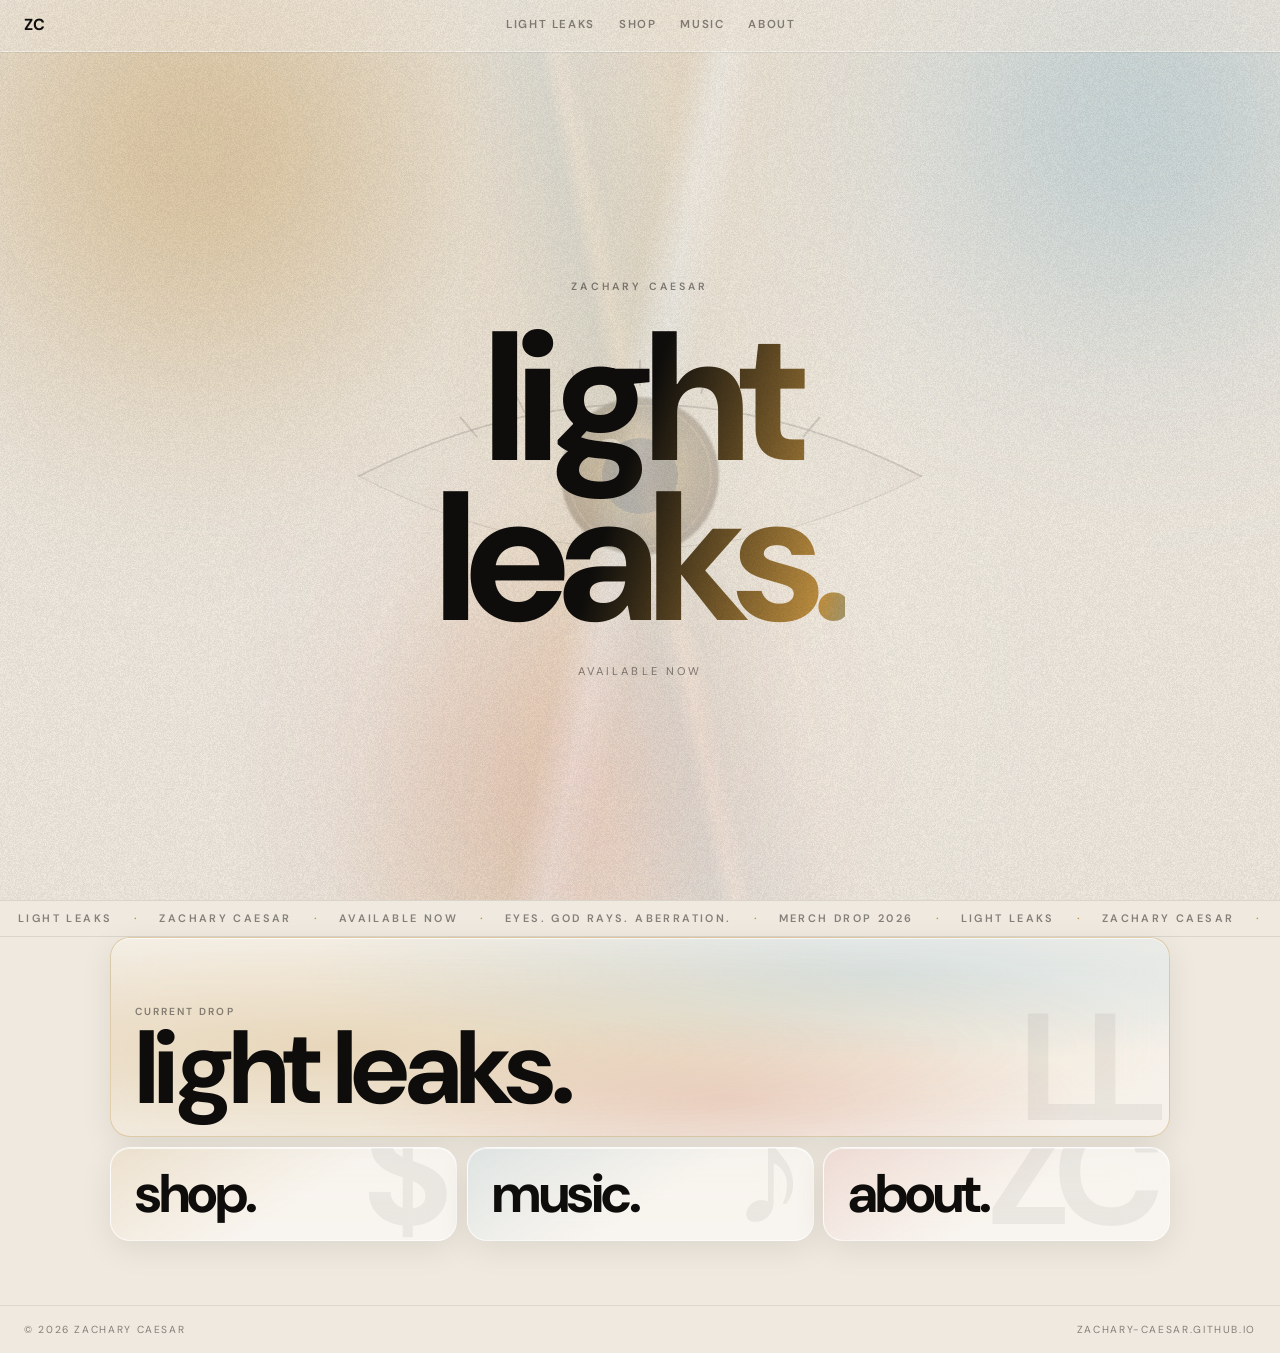
==== index.html @ 56b66dc4 "initial music site framework" ====
<!DOCTYPE html>
<html lang="en">
<head>
  <meta charset="UTF-8" />
  <meta name="viewport" content="width=device-width, initial-scale=1.0" />
  <title>Zachary Caesar</title>
  <meta name="description" content="Zachary Caesar — music artist. Light Leaks available now." />
  <link rel="stylesheet" href="assets/css/main.css" />
  <link rel="stylesheet" href="assets/css/animations.css" />
</head>
<body>

  <!-- ── Animated background orbs ── -->
  <div class="bg-ambient" aria-hidden="true">
    <div class="orb orb-gold"></div>
    <div class="orb orb-blue"></div>
    <div class="orb orb-red"></div>
    <div class="orb orb-pale"></div>
  </div>

  <!-- ── Light ray sweeps ── -->
  <div class="bg-ray" aria-hidden="true">
    <div class="ray"></div>
    <div class="ray ray-2"></div>
  </div>

  <!-- ── Nav ── -->
  <header class="topbar">
    <a class="brand" href="index.html" aria-label="Zachary Caesar home">
      <img src="assets/img/logo-black.png" alt="Zachary Caesar"
           onerror="this.style.display='none';this.nextElementSibling.style.display='block'" />
      <span class="brand-fallback" style="display:none">ZC</span>
    </a>

    <nav class="topnav" aria-label="Main navigation">
      <a href="light-leaks.html">light leaks</a>
      <a href="merch.html">shop</a>
      <a href="music.html">music</a>
      <a href="about.html">about</a>
    </nav>

    <div class="topbar-right"><!-- spacer for grid balance --></div>
  </header>

  <!-- ── Hero ── -->
  <section class="hero">

    <!-- Animated interactive eye — sits behind all text -->
    <div id="zc-eye-container" aria-hidden="true">
      <svg class="zc-eye-svg" viewBox="0 0 500 250" xmlns="http://www.w3.org/2000/svg">
        <defs>
          <radialGradient id="zc-iris-grad" cx="50%" cy="48%" r="50%">
            <stop offset="0%"   stop-color="#E8C270" stop-opacity="1" />
            <stop offset="22%"  stop-color="#C09040" stop-opacity="1" />
            <stop offset="55%"  stop-color="#7A5820" stop-opacity="1" />
            <stop offset="100%" stop-color="#2E1A06" stop-opacity="1" />
          </radialGradient>
          <radialGradient id="zc-pupil-grad" cx="50%" cy="44%" r="50%">
            <stop offset="0%"   stop-color="#0A0806" stop-opacity="1" />
            <stop offset="100%" stop-color="#1A1209" stop-opacity="1" />
          </radialGradient>
          <radialGradient id="zc-sclera-grad" cx="50%" cy="50%" r="50%">
            <stop offset="0%"   stop-color="#F8F2E8" stop-opacity="0.90" />
            <stop offset="60%"  stop-color="#EFE9DF" stop-opacity="0.80" />
            <stop offset="100%" stop-color="#D8CFC0" stop-opacity="0.70" />
          </radialGradient>
          <clipPath id="zc-eye-clip">
            <path d="M 42,125 Q 250,18 458,125 Q 250,232 42,125 Z"/>
          </clipPath>
          <filter id="zc-blur-slight">
            <feGaussianBlur stdDeviation="0.8"/>
          </filter>
        </defs>

        <!-- Sclera (white of eye) -->
        <ellipse id="zc-sclera" cx="250" cy="125" rx="210" ry="80"
                 fill="url(#zc-sclera-grad)" clip-path="url(#zc-eye-clip)"/>

        <!-- Iris -->
        <circle id="zc-iris" cx="250" cy="125" r="58"
                fill="url(#zc-iris-grad)" filter="url(#zc-blur-slight)"/>

        <!-- Pupil (moves with cursor) -->
        <circle id="zc-pupil" cx="250" cy="125" r="28"
                fill="url(#zc-pupil-grad)"/>

        <!-- Iris inner detail ring -->
        <circle id="zc-iris-detail" cx="250" cy="125" r="52"
                fill="none" stroke="rgba(192,144,64,0.35)" stroke-width="1.5"/>

        <!-- Corneal highlight -->
        <ellipse id="zc-highlight" cx="226" cy="105" rx="10" ry="7"
                 fill="rgba(255,250,240,0.75)" transform="rotate(-20 226 105)"/>

        <!-- Eyelids — drawn on top to frame the eye -->
        <g class="zc-eyelids" clip-path="url(#zc-eye-clip)">
          <!-- Upper lid shadow -->
          <path d="M 42,125 Q 250,18 458,125"
                fill="none" stroke="rgba(14,12,8,0.6)" stroke-width="2.5"
                stroke-linecap="round"/>
          <!-- Lower lid shadow -->
          <path d="M 42,125 Q 250,232 458,125"
                fill="none" stroke="rgba(14,12,8,0.38)" stroke-width="1.5"
                stroke-linecap="round"/>
        </g>

        <!-- Eyelashes — upper -->
        <g id="zc-lashes-upper" stroke="rgba(14,12,8,0.55)" stroke-linecap="round" fill="none">
          <line x1="130" y1="96"  x2="118" y2="82"  stroke-width="1.5"/>
          <line x1="165" y1="78"  x2="157" y2="62"  stroke-width="1.4"/>
          <line x1="205" y1="64"  x2="200" y2="47"  stroke-width="1.4"/>
          <line x1="250" y1="58"  x2="250" y2="40"  stroke-width="1.5"/>
          <line x1="295" y1="64"  x2="300" y2="47"  stroke-width="1.4"/>
          <line x1="335" y1="78"  x2="343" y2="62"  stroke-width="1.4"/>
          <line x1="370" y1="96"  x2="382" y2="82"  stroke-width="1.5"/>
        </g>
      </svg>
    </div>

    <!-- Text content (z-index: 1, above the eye) -->
    <p class="hero-eyebrow" data-reveal>ZACHARY CAESAR</p>

    <h1 class="hero-title" data-reveal data-delay="1">
      <span>light</span>
      <span>leaks.</span>
    </h1>

    <p class="hero-sub" data-reveal data-delay="2">AVAILABLE NOW</p>

  </section>

  <!-- ── Marquee ── -->
  <div class="marquee" aria-hidden="true">
    <div class="marquee-inner">
      <span>LIGHT LEAKS</span><span class="dot">·</span>
      <span>ZACHARY CAESAR</span><span class="dot">·</span>
      <span>AVAILABLE NOW</span><span class="dot">·</span>
      <span>EYES. GOD RAYS. ABERRATION.</span><span class="dot">·</span>
      <span>MERCH DROP 2026</span><span class="dot">·</span>
      <span>LIGHT LEAKS</span><span class="dot">·</span>
      <span>ZACHARY CAESAR</span><span class="dot">·</span>
      <span>AVAILABLE NOW</span><span class="dot">·</span>
      <span>EYES. GOD RAYS. ABERRATION.</span><span class="dot">·</span>
      <span>MERCH DROP 2026</span><span class="dot">·</span>
    </div>
  </div>

  <!-- ── Navigation tiles ── -->
  <div class="tiles" role="navigation" aria-label="Site sections">

    <!-- Featured — Light Leaks drop -->
    <a class="tile tile--featured" href="light-leaks.html" data-tilt data-reveal>
      <div>
        <span class="tile-hint">CURRENT DROP</span>
        <p class="tile-name">light leaks.</p>
      </div>
      <div class="tile-bg-text" aria-hidden="true">LL</div>
    </a>

    <!-- Three smaller tiles -->
    <div class="tiles-row">
      <a class="tile tile--shop" href="merch.html" data-tilt data-reveal data-delay="1">
        <p class="tile-name">shop.</p>
        <div class="tile-bg-text" aria-hidden="true">$</div>
      </a>
      <a class="tile tile--music" href="music.html" data-tilt data-reveal data-delay="2">
        <p class="tile-name">music.</p>
        <div class="tile-bg-text" aria-hidden="true">♪</div>
      </a>
      <a class="tile tile--about" href="about.html" data-tilt data-reveal data-delay="3">
        <p class="tile-name">about.</p>
        <div class="tile-bg-text" aria-hidden="true">ZC</div>
      </a>
    </div>
  </div>

  <!-- ── Footer ── -->
  <footer class="footer">
    <span class="footer-text">© 2026 Zachary Caesar</span>
    <span class="footer-text">zachary-caesar.github.io</span>
  </footer>

  <script src="assets/js/main.js"></script>
  <script src="assets/js/scroll-effects.js"></script>
  <script src="assets/js/gesture.js"></script>
  <script src="assets/js/eye.js"></script>
  <script src="assets/js/noise.js"></script>
</body>
</html>
---- assets/css/main.css ----
/* ============================================================
   ZACHARY CAESAR — MAIN STYLESHEET
   Light Leaks / Cream / Brutalist / DM Sans
   Grain handled by noise.js (canvas) — not CSS
   ============================================================ */

@import url('https://fonts.googleapis.com/css2?family=DM+Sans:ital,opsz,wght@0,9..40,400;0,9..40,500;0,9..40,700;1,9..40,400&display=swap');

:root {
  color-scheme: light;

  --bg:          #EFE9DF;
  --bg-2:        #E4DDD1;
  --surface:     rgba(255, 255, 255, 0.42);
  --fg:          #0E0D0B;
  --muted:       rgba(14, 13, 11, 0.48);
  --line:        rgba(14, 13, 11, 0.10);
  --accent:      #C09040;
  --accent-cool: #6FA8C4;
  --accent-red:  #C44840;

  --font:   'DM Sans', Helvetica, Arial, ui-sans-serif, sans-serif;
  --max:    1060px;
  --r:      1.25rem;
  --shadow: 0 8px 40px rgba(0, 0, 0, 0.10), 0 2px 8px rgba(0, 0, 0, 0.05);
  --glass:  rgba(255, 255, 255, 0.40);
  --glass-b: rgba(255, 255, 255, 0.72);
}

/* ── Reset ───────────────────────────────────────── */

*, *::before, *::after { box-sizing: border-box; }

html { scroll-behavior: smooth; -webkit-text-size-adjust: 100%; }

body {
  margin: 0;
  background-color: var(--bg);
  color: var(--fg);
  font-family: var(--font);
  font-size: 1rem;
  line-height: 1.55;
  overflow-x: hidden;
}

a   { color: inherit; text-decoration: none; }
img, video { display: block; max-width: 100%; }
button { font: inherit; cursor: pointer; }
p  { margin: 0; }
h1, h2, h3, h4, h5, h6 {
  margin: 0;
  font-family: var(--font);
  font-weight: 700;
  letter-spacing: -0.04em;
  line-height: 0.9;
}

/* ── Background ambient orbs ─────────────────────── */

.bg-ambient {
  position: fixed;
  inset: 0;
  pointer-events: none;
  z-index: 0;
  overflow: hidden;
}

.orb {
  position: absolute;
  border-radius: 50%;
  filter: blur(100px);
}

.orb-gold {
  width: 700px;
  height: 700px;
  background: radial-gradient(circle, rgba(192,144,64,0.55), transparent 68%);
  top: -200px;
  left: -150px;
  animation: drift-gold 20s ease-in-out infinite;
}

.orb-blue {
  width: 600px;
  height: 600px;
  background: radial-gradient(circle, rgba(111,168,196,0.48), transparent 68%);
  top: -180px;
  right: -160px;
  animation: drift-blue 25s ease-in-out infinite reverse;
}

.orb-red {
  width: 500px;
  height: 500px;
  background: radial-gradient(circle, rgba(196,72,64,0.36), transparent 68%);
  bottom: -120px;
  left: 25%;
  animation: drift-red 17s ease-in-out infinite;
}

.orb-pale {
  width: 800px;
  height: 800px;
  background: radial-gradient(circle, rgba(255,248,235,0.45), transparent 65%);
  top: 30%;
  left: 20%;
  animation: drift-pale 28s ease-in-out infinite 4s;
}

/* ── Light ray (thin diagonal sweep) ────────────── */

.bg-ray {
  position: fixed;
  inset: 0;
  pointer-events: none;
  z-index: 0;
  overflow: hidden;
}

.ray {
  position: absolute;
  top: -30%;
  left: -10%;
  width: 120%;
  height: 160%;
  background: linear-gradient(
    102deg,
    transparent 38%,
    rgba(192,144,64,0.14) 48%,
    rgba(255,255,255,0.08) 50%,
    rgba(192,144,64,0.06) 52%,
    transparent 62%
  );
  animation: ray-sweep 10s ease-in-out infinite;
  transform-origin: center center;
}

.ray-2 {
  background: linear-gradient(
    78deg,
    transparent 44%,
    rgba(111,168,196,0.10) 49%,
    rgba(255,255,255,0.06) 50%,
    rgba(111,168,196,0.06) 51%,
    transparent 56%
  );
  animation: ray-sweep 14s ease-in-out infinite 3s reverse;
}

/* ── Containers ──────────────────────────────────── */

.wrap {
  width: min(100%, calc(var(--max) + 48px));
  margin: 0 auto;
  padding: 0 24px;
}

/* ── Topbar ──────────────────────────────────────── */

.topbar {
  position: sticky;
  top: 0;
  z-index: 100;
  display: grid;
  grid-template-columns: auto 1fr auto;
  align-items: center;
  gap: 16px;
  padding: 13px 24px;
  /* Prominent glassmorphism nav */
  background: rgba(239, 233, 223, 0.65);
  backdrop-filter: blur(28px) saturate(1.6);
  -webkit-backdrop-filter: blur(28px) saturate(1.6);
  border-bottom: 1px solid rgba(255, 255, 255, 0.55);
  box-shadow: 0 1px 0 rgba(14,13,11,0.06);
}

.brand {
  display: flex;
  align-items: center;
}

.brand img {
  height: 26px;
  width: auto;
  display: block;
  opacity: 0.85;
}

.brand-fallback {
  font-family: var(--font);
  font-weight: 700;
  font-size: 1rem;
  letter-spacing: 0.02em;
}

.topnav {
  display: flex;
  align-items: center;
  justify-content: center;  /* ← centered */
  gap: 24px;
}

.topnav a,
.cart-btn {
  font-family: var(--font);
  font-size: 0.72rem;
  font-weight: 600;
  letter-spacing: 0.14em;
  text-transform: uppercase;
  color: var(--muted);
  transition: color 130ms;
  background: none;
  border: none;
  padding: 0;
  display: inline-flex;
  align-items: center;
  gap: 6px;
}

.topnav a:hover, .cart-btn:hover { color: var(--fg); }

.topbar-right {
  display: flex;
  align-items: center;
  justify-content: flex-end;
}

.cart-count {
  display: inline-flex;
  align-items: center;
  justify-content: center;
  min-width: 18px;
  height: 18px;
  padding: 0 4px;
  border-radius: 999px;
  background: var(--fg);
  color: var(--bg);
  font-size: 0.6rem;
  font-weight: 700;
  letter-spacing: 0;
}

/* ── Buttons ─────────────────────────────────────── */

.btn {
  display: inline-flex;
  align-items: center;
  gap: 8px;
  font-family: var(--font);
  font-size: 0.72rem;
  font-weight: 700;
  letter-spacing: 0.16em;
  text-transform: uppercase;
  padding: 11px 22px;
  border-radius: 999px;
  border: 1.5px solid var(--fg);
  background: transparent;
  color: var(--fg);
  transition: background 130ms, color 130ms, transform 130ms;
  cursor: pointer;
  white-space: nowrap;
}

.btn:hover { background: var(--fg); color: var(--bg); transform: translateY(-1px); }
.btn-fill  { background: var(--fg); color: var(--bg); }
.btn-fill:hover { background: transparent; color: var(--fg); }

/* ── Label / kicker ──────────────────────────────── */

.label {
  display: inline-block;
  font-family: var(--font);
  font-size: 0.66rem;
  font-weight: 600;
  letter-spacing: 0.26em;
  text-transform: uppercase;
  color: var(--accent);
}

/* ── Hero ────────────────────────────────────────── */

.hero {
  position: relative;
  display: flex;
  flex-direction: column;
  align-items: center;
  justify-content: center;
  min-height: calc(100svh - 52px);
  padding: 52px 24px 44px;
  text-align: center;
  overflow: hidden;
  z-index: 1;
}

/* ── Eye container ───────────────────────────────── */

#zc-eye-container {
  position: absolute;
  top: 50%;
  left: 50%;
  transform: translate(-50%, -50%);
  width: min(88vw, 680px);
  pointer-events: none;
  z-index: 0;  /* behind hero text */
  will-change: transform;
}

.zc-eye-svg {
  width: 100%;
  height: auto;
  display: block;
  /* VISIBLE — no blend mode, higher opacity */
  opacity: 0.22;
  /* subtle breathe animation */
  animation: eye-breathe 5s ease-in-out infinite;
}

/* All hero text sits above the eye */
.hero > *:not(#zc-eye-container) {
  position: relative;
  z-index: 1;
}

.hero-eyebrow {
  font-family: var(--font);
  font-size: 0.66rem;
  font-weight: 600;
  letter-spacing: 0.3em;
  text-transform: uppercase;
  color: var(--muted);
  margin-bottom: 22px;
}

.hero-title {
  font-family: var(--font);
  font-size: clamp(4.5rem, 17vw, 11.5rem);
  font-weight: 700;
  line-height: 0.87;
  letter-spacing: -0.055em;
  user-select: none;
  cursor: default;
  background: linear-gradient(
    108deg,
    var(--fg) 22%,
    var(--accent) 44%,
    var(--accent-cool) 52%,
    var(--fg) 68%
  );
  background-size: 240% auto;
  -webkit-background-clip: text;
  background-clip: text;
  -webkit-text-fill-color: transparent;
}

.hero-title span { display: block; }

.hero-title:hover {
  -webkit-text-fill-color: var(--fg);
  background: transparent;
  -webkit-background-clip: unset;
  background-clip: unset;
  animation-play-state: paused;
  text-shadow: -2px 0 rgba(196,72,64,0.3), 2px 0 rgba(60,80,196,0.3);
}

.hero-sub {
  font-family: var(--font);
  font-size: 0.7rem;
  letter-spacing: 0.28em;
  text-transform: uppercase;
  color: var(--muted);
  margin-top: 26px;
}

/* ── Marquee ─────────────────────────────────────── */

.marquee {
  overflow: hidden;
  border-block: 1px solid rgba(14,13,11,0.09);
  padding: 9px 0;
  position: relative;
  z-index: 1;
}

.marquee-inner {
  display: flex;
  width: max-content;
  animation: marquee 22s linear infinite;
}

.marquee-inner span {
  font-family: var(--font);
  font-size: 0.68rem;
  font-weight: 600;
  letter-spacing: 0.22em;
  text-transform: uppercase;
  color: var(--muted);
  padding: 0 18px;
  white-space: nowrap;
}

.marquee-inner .dot { color: var(--accent); padding: 0 4px; letter-spacing: 0; }
.marquee:hover .marquee-inner { animation-play-state: paused; }

/* ── Glass tiles (homepage nav) ──────────────────── */

.tiles {
  padding: 0 24px 64px;
  width: min(100%, calc(var(--max) + 48px));
  margin: 0 auto;
  display: grid;
  gap: 10px;
  position: relative;
  z-index: 1;
}

.tile {
  display: flex;
  align-items: flex-end;
  justify-content: space-between;
  padding: 22px 24px;
  border-radius: var(--r);
  /* proper glassmorphism */
  background: rgba(255, 255, 255, 0.38);
  border: 1px solid rgba(255, 255, 255, 0.68);
  backdrop-filter: blur(26px) saturate(1.3);
  -webkit-backdrop-filter: blur(26px) saturate(1.3);
  box-shadow:
    0 8px 32px rgba(0,0,0,0.08),
    inset 0 1px 0 rgba(255,255,255,0.65);
  overflow: hidden;
  position: relative;
  transition: transform 150ms ease, box-shadow 150ms ease;
  cursor: pointer;
  color: var(--fg);
  will-change: transform;
}

.tile:hover {
  transform: translateY(-3px);
  box-shadow:
    0 16px 48px rgba(0,0,0,0.12),
    inset 0 1px 0 rgba(255,255,255,0.75);
}

.tile-name {
  font-family: var(--font);
  font-weight: 700;
  letter-spacing: -0.045em;
  line-height: 0.88;
  font-size: clamp(2rem, 5vw, 3.4rem);
}

.tile-hint {
  font-family: var(--font);
  font-size: 0.64rem;
  font-weight: 600;
  letter-spacing: 0.2em;
  text-transform: uppercase;
  color: var(--muted);
  align-self: flex-start;
  padding-top: 4px;
  white-space: nowrap;
}

.tile-bg-text {
  position: absolute;
  bottom: -8px;
  right: 14px;
  font-family: var(--font);
  font-size: clamp(5rem, 20vw, 9.5rem);
  font-weight: 700;
  letter-spacing: -0.06em;
  line-height: 1;
  color: rgba(14, 13, 11, 0.06);
  pointer-events: none;
  user-select: none;
  white-space: nowrap;
}

/* Featured Light Leaks tile */
.tile--featured {
  min-height: 200px;
  border-color: rgba(192,144,64,0.36);
  background:
    radial-gradient(ellipse 80% 65% at 22% 55%, rgba(192,144,64,0.28), transparent),
    radial-gradient(ellipse 55% 45% at 72% 18%, rgba(111,168,196,0.22), transparent),
    radial-gradient(ellipse 35% 45% at 58% 82%, rgba(196,72,64,0.16), transparent),
    rgba(255,255,255,0.38);
}

.tile--featured .tile-name { font-size: clamp(3rem, 9vw, 6.5rem); }

.tiles-row {
  display: grid;
  grid-template-columns: repeat(3, 1fr);
  gap: 10px;
}

.tile--shop {
  background:
    linear-gradient(148deg, rgba(192,144,64,0.16) 0%, rgba(255,255,255,0.22) 55%),
    rgba(255,255,255,0.38);
}

.tile--music {
  background:
    linear-gradient(148deg, rgba(111,168,196,0.16) 0%, rgba(255,255,255,0.22) 55%),
    rgba(255,255,255,0.38);
}

.tile--about {
  background:
    linear-gradient(148deg, rgba(196,72,64,0.12) 0%, rgba(255,255,255,0.22) 55%),
    rgba(255,255,255,0.38);
}

.tile-wave {
  position: absolute;
  bottom: 14px;
  right: 18px;
  width: 56px;
  height: 18px;
  opacity: 0.3;
  pointer-events: none;
}

/* ── Light Leaks page hero ───────────────────────── */

.ll-hero {
  min-height: calc(100svh - 52px);
  display: flex;
  flex-direction: column;
  align-items: center;
  justify-content: center;
  padding: 52px 24px 44px;
  text-align: center;
  position: relative;
  overflow: hidden;
  z-index: 1;
}

.ll-hero .hero-title { font-size: clamp(5rem, 20vw, 13rem); }

.ll-cta {
  display: flex;
  flex-wrap: wrap;
  gap: 12px;
  justify-content: center;
  margin-top: 32px;
}

/* ── Page headers ────────────────────────────────── */

.page-header {
  padding: 52px 24px 38px;
  text-align: center;
  position: relative;
  z-index: 1;
}

.page-title {
  font-family: var(--font);
  font-size: clamp(2.8rem, 8vw, 6rem);
  font-weight: 700;
  letter-spacing: -0.05em;
  line-height: 0.88;
}

.page-sub {
  margin-top: 14px;
  font-size: 0.88rem;
  color: var(--muted);
  max-width: 46ch;
  margin-left: auto;
  margin-right: auto;
}

/* ── Music — album cards ─────────────────────────── */

.album-grid {
  display: grid;
  grid-template-columns: repeat(auto-fill, minmax(210px, 1fr));
  gap: 12px;
  padding: 0 24px 72px;
  width: min(100%, calc(var(--max) + 48px));
  margin: 0 auto;
  position: relative;
  z-index: 1;
}

.album-card {
  position: relative;
  border-radius: var(--r);
  overflow: hidden;
  background: rgba(255,255,255,0.40);
  border: 1px solid rgba(255,255,255,0.65);
  backdrop-filter: blur(20px) saturate(1.2);
  -webkit-backdrop-filter: blur(20px) saturate(1.2);
  box-shadow: 0 4px 20px rgba(0,0,0,0.07), inset 0 1px 0 rgba(255,255,255,0.6);
  cursor: pointer;
  transition: transform 200ms ease, box-shadow 200ms ease;
}

.album-card:hover {
  transform: translateY(-3px);
  box-shadow: 0 12px 36px rgba(0,0,0,0.11), inset 0 1px 0 rgba(255,255,255,0.7);
}

.album-art {
  aspect-ratio: 1;
  background: var(--bg-2);
  overflow: hidden;
}

.album-art img { width:100%; height:100%; object-fit:cover; transition: transform 420ms ease; }
.album-card:hover .album-art img { transform: scale(1.04); }

.album-art-placeholder {
  width: 100%;
  height: 100%;
  display: flex;
  align-items: center;
  justify-content: center;
  background: linear-gradient(135deg, var(--bg-2) 0%, var(--bg) 100%);
  font-family: var(--font);
  font-size: 2rem;
  font-weight: 700;
  letter-spacing: -0.05em;
  color: rgba(14,13,11,0.15);
}

.album-meta { padding: 12px 14px 6px; }

.album-title {
  font-family: var(--font);
  font-size: 0.88rem;
  font-weight: 700;
  letter-spacing: -0.025em;
  line-height: 1;
}

.album-year {
  margin-top: 3px;
  font-size: 0.7rem;
  letter-spacing: 0.1em;
  text-transform: uppercase;
  color: var(--muted);
}

.album-footer { padding: 8px 14px 14px; }

/* Tracklist panel */
.tracklist-panel {
  position: absolute;
  inset: 0;
  background: rgba(239,233,223,0.97);
  backdrop-filter: blur(20px);
  -webkit-backdrop-filter: blur(20px);
  padding: 16px 16px 14px;
  transform: translateY(100%);
  transition: transform 280ms cubic-bezier(0.4,0,0.2,1);
  display: flex;
  flex-direction: column;
  overflow-y: auto;
}

.album-card.open .tracklist-panel { transform: translateY(0); }

.tracklist-top {
  display: flex;
  justify-content: space-between;
  align-items: baseline;
  margin-bottom: 12px;
}

.tracklist-album-name {
  font-family: var(--font);
  font-size: 0.66rem;
  font-weight: 700;
  letter-spacing: 0.18em;
  text-transform: uppercase;
  color: var(--muted);
}

.tracklist-close {
  font-family: var(--font);
  font-size: 0.6rem;
  font-weight: 700;
  letter-spacing: 0.14em;
  text-transform: uppercase;
  background: none;
  border: 1px solid var(--line);
  border-radius: 999px;
  padding: 3px 9px;
  color: var(--muted);
  cursor: pointer;
  transition: color 130ms, border-color 130ms;
}

.tracklist-close:hover { color: var(--fg); border-color: var(--fg); }

.track-list { display: grid; gap: 0; flex: 1; }

.track-item {
  display: flex;
  align-items: center;
  gap: 10px;
  padding: 8px 0;
  border-bottom: 1px solid var(--line);
}

.track-item:last-child { border-bottom: 0; }

.track-num {
  font-family: var(--font);
  font-size: 0.6rem;
  font-weight: 600;
  letter-spacing: 0.08em;
  color: var(--muted);
  width: 14px;
  flex-shrink: 0;
  text-align: right;
}

.track-name {
  flex: 1;
  font-family: var(--font);
  font-size: 0.76rem;
  font-weight: 600;
  letter-spacing: -0.01em;
  line-height: 1.15;
}

.tracklist-footer {
  margin-top: 12px;
  padding-top: 10px;
  border-top: 1px solid var(--line);
  display: flex;
  gap: 8px;
  flex-wrap: wrap;
}

/* ── Shop ────────────────────────────────────────── */

.drop-header {
  text-align: center;
  padding: 52px 24px 34px;
  position: relative;
  z-index: 1;
}

.drop-title {
  font-family: var(--font);
  font-size: 0.66rem;
  font-weight: 600;
  letter-spacing: 0.3em;
  text-transform: uppercase;
  color: var(--accent);
  margin-bottom: 10px;
}

.drop-name {
  font-family: var(--font);
  font-size: clamp(3rem, 9vw, 7.5rem);
  font-weight: 700;
  letter-spacing: -0.05em;
  line-height: 0.88;
}

.product-grid {
  display: grid;
  grid-template-columns: repeat(auto-fill, minmax(250px, 1fr));
  gap: 12px;
  padding: 0 24px 72px;
  width: min(100%, calc(var(--max) + 48px));
  margin: 0 auto;
  position: relative;
  z-index: 1;
}

.product-card {
  position: relative;
  border-radius: var(--r);
  background: rgba(255,255,255,0.40);
  border: 1px solid rgba(255,255,255,0.65);
  backdrop-filter: blur(20px) saturate(1.2);
  -webkit-backdrop-filter: blur(20px) saturate(1.2);
  box-shadow: 0 4px 20px rgba(0,0,0,0.07), inset 0 1px 0 rgba(255,255,255,0.6);
  overflow: hidden;
  cursor: pointer;
  transition: transform 200ms ease, box-shadow 200ms ease;
}

.product-card:hover {
  transform: translateY(-3px);
  box-shadow: 0 12px 36px rgba(0,0,0,0.11), inset 0 1px 0 rgba(255,255,255,0.7);
}

.product-img {
  aspect-ratio: 3 / 4;
  background: var(--bg-2);
  overflow: hidden;
  position: relative;
}

.product-img img { width:100%; height:100%; object-fit:cover; transition: transform 420ms ease; }
.product-card:hover .product-img img { transform: scale(1.04); }

.product-img-placeholder {
  width: 100%;
  height: 100%;
  display: flex;
  align-items: center;
  justify-content: center;
  background: linear-gradient(135deg, var(--bg-2), var(--bg));
  font-family: var(--font);
  font-size: 0.6rem;
  font-weight: 600;
  letter-spacing: 0.22em;
  text-transform: uppercase;
  color: var(--muted);
}

.product-ribbon {
  position: absolute;
  top: 10px;
  left: 10px;
  font-family: var(--font);
  font-size: 0.57rem;
  font-weight: 700;
  letter-spacing: 0.18em;
  text-transform: uppercase;
  background: var(--fg);
  color: var(--bg);
  padding: 3px 9px;
  border-radius: 999px;
  z-index: 2;
}

.product-info {
  padding: 12px 14px;
  display: flex;
  justify-content: space-between;
  align-items: baseline;
  gap: 8px;
}

.product-name {
  font-family: var(--font);
  font-size: 0.84rem;
  font-weight: 700;
  letter-spacing: -0.02em;
  line-height: 1;
}

.product-price {
  font-family: var(--font);
  font-size: 0.78rem;
  font-weight: 600;
  color: var(--muted);
  white-space: nowrap;
  letter-spacing: 0.04em;
}

.quick-view {
  position: absolute;
  inset: 0;
  background: rgba(239,233,223,0.92);
  backdrop-filter: blur(18px) saturate(1.3);
  -webkit-backdrop-filter: blur(18px) saturate(1.3);
  display: flex;
  flex-direction: column;
  align-items: center;
  justify-content: center;
  gap: 12px;
  opacity: 0;
  transform: scale(0.97);
  transition: opacity 180ms ease, transform 180ms ease;
  padding: 22px;
  text-align: center;
  pointer-events: none;
}

.product-card:hover .quick-view,
.product-card.open .quick-view { opacity: 1; transform: scale(1); pointer-events: auto; }

.qv-name {
  font-family: var(--font);
  font-size: 1rem;
  font-weight: 700;
  letter-spacing: -0.03em;
  line-height: 1;
}

.qv-price {
  font-family: var(--font);
  font-size: 0.82rem;
  color: var(--muted);
  letter-spacing: 0.08em;
}

.qv-actions { display: flex; flex-direction: column; gap: 8px; width: 100%; }

/* ── About ───────────────────────────────────────── */

.bio-wrap {
  max-width: 520px;
  margin: 0 auto;
  padding: 56px 24px 48px;
  text-align: center;
  position: relative;
  z-index: 1;
}

.bio-text { font-size: 1.05rem; line-height: 1.78; color: var(--muted); }

.divider { border: 0; border-top: 1px solid var(--line); margin: 0; }

.socials-wrap {
  padding: 44px 24px 52px;
  position: relative;
  z-index: 1;
}

.section-label {
  font-family: var(--font);
  font-size: 0.66rem;
  font-weight: 600;
  letter-spacing: 0.28em;
  text-transform: uppercase;
  color: var(--accent);
  text-align: center;
  margin-bottom: 22px;
  display: block;
}

.socials-grid {
  display: grid;
  grid-template-columns: repeat(auto-fill, minmax(138px, 1fr));
  gap: 10px;
  width: min(100%, calc(var(--max) + 48px));
  margin: 0 auto;
}

.social-link {
  display: flex;
  flex-direction: column;
  align-items: center;
  gap: 10px;
  padding: 20px 12px;
  border-radius: var(--r);
  background: rgba(255,255,255,0.40);
  border: 1px solid rgba(255,255,255,0.65);
  backdrop-filter: blur(20px);
  -webkit-backdrop-filter: blur(20px);
  box-shadow: 0 4px 20px rgba(0,0,0,0.06), inset 0 1px 0 rgba(255,255,255,0.6);
  transition: transform 150ms ease, box-shadow 150ms ease;
  color: var(--fg);
}

.social-link:hover {
  transform: translateY(-2px);
  box-shadow: 0 8px 28px rgba(0,0,0,0.10), inset 0 1px 0 rgba(255,255,255,0.7);
}

.social-link svg { width: 22px; height: 22px; flex-shrink: 0; }

.social-name {
  font-family: var(--font);
  font-size: 0.62rem;
  font-weight: 700;
  letter-spacing: 0.18em;
  text-transform: uppercase;
  color: var(--muted);
}

.photos-wrap {
  padding: 44px 24px 72px;
  position: relative;
  z-index: 1;
}

.photo-grid { columns: 3 220px; gap: 10px; width: min(100%, calc(var(--max) + 48px)); margin: 0 auto; }

.photo-item {
  break-inside: avoid;
  margin-bottom: 10px;
  border-radius: calc(var(--r) * 0.7);
  overflow: hidden;
  background: var(--bg-2);
  border: 1px solid rgba(255,255,255,0.6);
}

.photo-item img { width:100%; display:block; transition: transform 420ms ease; }
.photo-item:hover img { transform: scale(1.04); }

.photo-placeholder {
  display: flex;
  align-items: center;
  justify-content: center;
  background: linear-gradient(135deg, var(--bg-2), var(--bg));
  font-family: var(--font);
  font-size: 0.58rem;
  font-weight: 600;
  letter-spacing: 0.2em;
  text-transform: uppercase;
  color: rgba(14,13,11,0.18);
}

.photo-placeholder:nth-child(3n+1) { aspect-ratio: 4 / 5; }
.photo-placeholder:nth-child(3n+2) { aspect-ratio: 3 / 4; }
.photo-placeholder:nth-child(3n+3) { aspect-ratio: 1 / 1; }

/* ── Footer ──────────────────────────────────────── */

.footer {
  border-top: 1px solid rgba(14,13,11,0.08);
  padding: 16px 24px;
  display: flex;
  align-items: center;
  justify-content: space-between;
  gap: 12px;
  flex-wrap: wrap;
  position: relative;
  z-index: 1;
}

.footer-text {
  font-family: var(--font);
  font-size: 0.64rem;
  letter-spacing: 0.16em;
  text-transform: uppercase;
  color: var(--muted);
}

/* ── Responsive ──────────────────────────────────── */

@media (max-width: 720px) {
  .topbar { padding: 12px 16px; gap: 8px; }
  .topnav { gap: 14px; }
  .hero   { padding: 36px 16px 28px; }
  .tiles, .album-grid, .product-grid { padding-left:16px; padding-right:16px; }
  .tiles-row { grid-template-columns: 1fr; }
  .album-grid { grid-template-columns: repeat(2,1fr); }
  .product-grid { grid-template-columns: repeat(2,1fr); }
  .socials-grid { grid-template-columns: repeat(3,1fr); }
  .photo-grid { columns: 2 140px; }
  .bio-wrap { padding: 40px 16px 36px; }
  .drop-header, .page-header { padding-left:16px; padding-right:16px; }

  /* On mobile, hide text nav — show only 2-3 key items */
  .topnav a[href="light-leaks.html"],
  .topnav a[href="merch.html"],
  .topnav a[href="music.html"],
  .topnav a[href="about.html"] {
    font-size: 0.66rem;
    letter-spacing: 0.1em;
  }
}

@media (max-width: 420px) {
  .topnav { gap: 10px; }
}
---- assets/css/animations.css ----
/* ============================================================
   ZACHARY CAESAR — ANIMATIONS
   ============================================================ */

/* ── Scroll reveal ───────────────────────────────── */

[data-reveal] {
  opacity: 0;
  transform: translateY(14px);
  transition: opacity 640ms cubic-bezier(0.25,1,0.4,1),
              transform 640ms cubic-bezier(0.25,1,0.4,1);
}

[data-delay="1"] { transition-delay: 80ms;  }
[data-delay="2"] { transition-delay: 160ms; }
[data-delay="3"] { transition-delay: 240ms; }
[data-delay="4"] { transition-delay: 320ms; }

[data-reveal].visible {
  opacity: 1;
  transform: none;
}

/* ── Eye breathe ────────────────────────────────── */

@keyframes eye-breathe {
  0%, 100% { transform: scale(1); opacity: 0.22; }
  40%       { transform: scale(1.025); opacity: 0.26; }
  70%       { transform: scale(0.985); opacity: 0.19; }
}

/* ── Marquee ─────────────────────────────────────── */

@keyframes marquee {
  from { transform: translateX(0); }
  to   { transform: translateX(-50%); }
}

/* ── Background ambient orbs ─────────────────────── */

@keyframes drift-gold {
  0%   { transform: translate(0,   0)   scale(1);    }
  25%  { transform: translate(120px, 90px) scale(1.12); }
  55%  { transform: translate(-70px, 150px) scale(0.95); }
  80%  { transform: translate(50px,  -40px) scale(1.05); }
  100% { transform: translate(0,   0)   scale(1);    }
}

@keyframes drift-blue {
  0%   { transform: translate(0,   0)   scale(1);    }
  30%  { transform: translate(-90px, 80px) scale(1.08); }
  60%  { transform: translate(70px, -110px) scale(1.15); }
  85%  { transform: translate(-40px, 60px) scale(0.92); }
  100% { transform: translate(0,   0)   scale(1);    }
}

@keyframes drift-red {
  0%   { transform: translate(0,   0)   scale(1);    }
  45%  { transform: translate(90px, -65px) scale(1.10); }
  75%  { transform: translate(-50px, 30px) scale(0.94); }
  100% { transform: translate(0,   0)   scale(1);    }
}

@keyframes drift-pale {
  0%   { transform: translate(0, 0) scale(1); }
  50%  { transform: translate(-60px, -80px) scale(1.08); }
  100% { transform: translate(0, 0) scale(1); }
}

/* ── Light ray sweep ─────────────────────────────── */

@keyframes ray-sweep {
  0%   { transform: translateX(-8%) skewX(-6deg); opacity: 0;    }
  15%  { opacity: 0.8; }
  50%  { transform: translateX(8%)  skewX(-6deg); opacity: 1;    }
  85%  { opacity: 0.8; }
  100% { transform: translateX(-8%) skewX(-6deg); opacity: 0;    }
}

/* ── Shimmer (hero title) ────────────────────────── */

@keyframes shimmer {
  from { background-position: 200% center; }
  to   { background-position: -200% center; }
}

.hero-title {
  animation: shimmer 7s linear infinite;
}

/* ── Floating / pulse (generic utilities) ────────── */

@keyframes floaty {
  0%, 100% { transform: translateY(0);    }
  50%       { transform: translateY(-6px); }
}

@keyframes pulse-border {
  0%, 100% { box-shadow: 0 0 0 0 rgba(192,144,64,0.3); }
  50%       { box-shadow: 0 0 0 8px rgba(192,144,64,0); }
}

/* ── Tilt interaction reset ──────────────────────── */

[data-tilt] { transform-style: preserve-3d; }
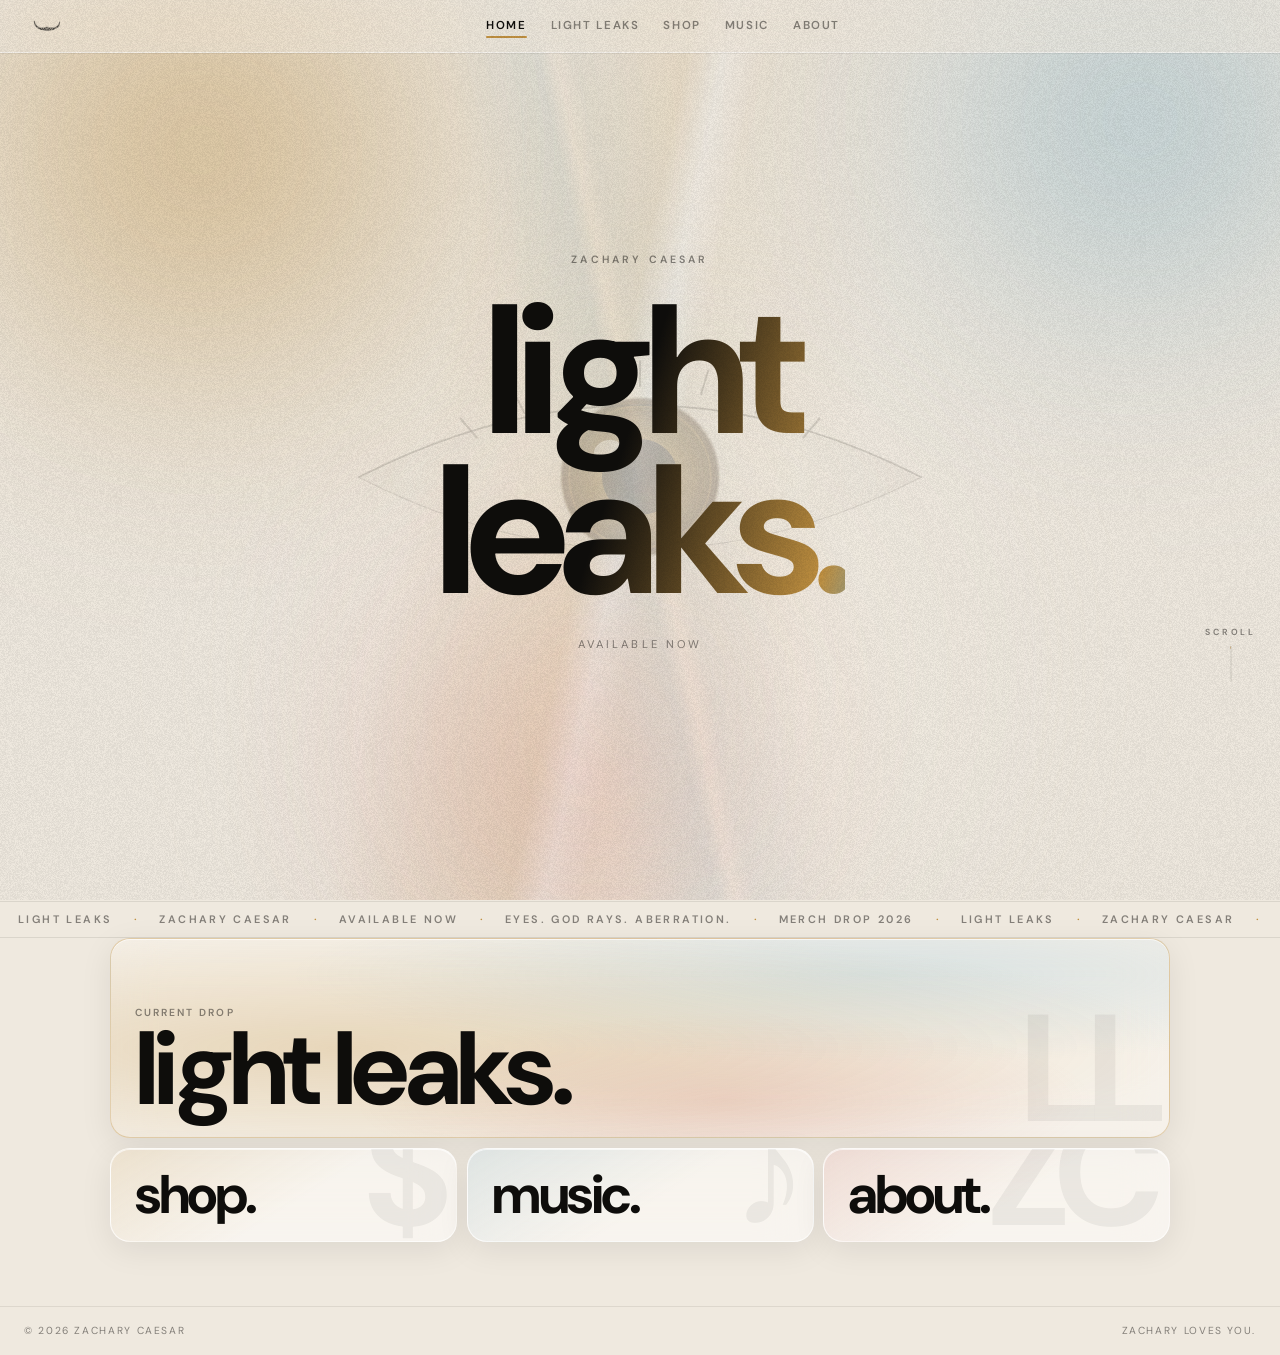
==== commit 76d7131a: "mobile optimization v.1" ====
--- a/index.html
+++ b/index.html
@@ -33,6 +33,7 @@
     </a>
 
     <nav class="topnav" aria-label="Main navigation">
+      <a href="index.html" aria-current="page">home</a>
       <a href="light-leaks.html">light leaks</a>
       <a href="merch.html">shop</a>
       <a href="music.html">music</a>
@@ -127,6 +128,14 @@
 
     <p class="hero-sub" data-reveal data-delay="2">AVAILABLE NOW</p>
 
+    <!-- Animated scroll indicator -->
+    <div class="scroll-hint" aria-hidden="true">
+      <span class="scroll-hint-label">scroll</span>
+      <span class="scroll-hint-track">
+        <span class="scroll-hint-dot"></span>
+      </span>
+    </div>
+
   </section>
 
   <!-- ── Marquee ── -->
@@ -177,7 +186,7 @@
   <!-- ── Footer ── -->
   <footer class="footer">
     <span class="footer-text">© 2026 Zachary Caesar</span>
-    <span class="footer-text">zachary-caesar.github.io</span>
+    <span class="footer-text">zachary loves you.</span>
   </footer>
 
   <script src="assets/js/main.js"></script>
--- a/assets/css/main.css
+++ b/assets/css/main.css
@@ -1034,6 +1034,73 @@
   color: var(--muted);
 }
 
+/* ── Active nav link ─────────────────────────────── */
+
+.topnav a[aria-current="page"] {
+  color: var(--fg);
+  position: relative;
+}
+
+.topnav a[aria-current="page"]::after {
+  content: "";
+  position: absolute;
+  bottom: -3px;
+  left: 0;
+  right: 0;
+  height: 1.5px;
+  background: var(--accent);
+  border-radius: 1px;
+}
+
+/* ── Scroll hint ─────────────────────────────────── */
+
+.scroll-hint {
+  position: absolute;
+  bottom: 28px;
+  left: 50%;
+  transform: translateX(-50%);
+  z-index: 2;
+  display: flex;
+  flex-direction: column;
+  align-items: center;
+  gap: 7px;
+  opacity: 0;
+  animation: fade-in-hint 0.8s ease 2.2s forwards;
+  pointer-events: none;
+}
+
+.scroll-hint-label {
+  font-family: var(--font);
+  font-size: 0.55rem;
+  font-weight: 600;
+  letter-spacing: 0.32em;
+  text-transform: uppercase;
+  color: var(--muted);
+}
+
+.scroll-hint-track {
+  width: 1px;
+  height: 36px;
+  background: rgba(14,13,11,0.12);
+  position: relative;
+  overflow: hidden;
+  border-radius: 1px;
+  flex-shrink: 0;
+}
+
+.scroll-hint-dot {
+  position: absolute;
+  top: 0;
+  left: 50%;
+  transform: translateX(-50%);
+  width: 3px;
+  height: 3px;
+  border-radius: 50%;
+  background: var(--accent);
+  animation: scroll-dot 1.8s ease-in-out infinite;
+  margin-left: -1px;
+}
+
 /* ── Responsive ──────────────────────────────────── */
 
 @media (max-width: 720px) {
@@ -1060,5 +1127,64 @@
 }
 
 @media (max-width: 420px) {
-  .topnav { gap: 10px; }
-}
+  .topnav { gap: 8px; }
+  .topnav a, .cart-btn { font-size: 0.6rem; letter-spacing: 0.08em; }
+}
+
+/* ── Mobile performance ──────────────────────────────
+   Visually identical — reduces GPU/CPU load on phones.
+   Backdrop-filter blur is the #1 cost on mobile Safari.
+   ──────────────────────────────────────────────────── */
+
+@media (max-width: 768px) {
+
+  /* Halve blur radii (2–3× faster compositing) */
+  .topbar {
+    backdrop-filter: blur(14px) saturate(1.4);
+    -webkit-backdrop-filter: blur(14px) saturate(1.4);
+  }
+
+  .tile {
+    backdrop-filter: blur(14px);
+    -webkit-backdrop-filter: blur(14px);
+  }
+
+  .album-card, .product-card, .social-link {
+    backdrop-filter: blur(10px);
+    -webkit-backdrop-filter: blur(10px);
+  }
+
+  .quick-view, .tracklist-panel {
+    backdrop-filter: blur(10px);
+    -webkit-backdrop-filter: blur(10px);
+  }
+
+  /* Light rays off — large composited layer, big perf hit */
+  .bg-ray { display: none; }
+
+  /* Fewer orbs, smaller, less blur */
+  .orb-pale  { display: none; }
+  .orb       { filter: blur(55px); }
+  .orb-gold  { width: 380px; height: 380px; animation-duration: 28s; }
+  .orb-blue  { width: 320px; height: 320px; animation-duration: 36s; }
+  .orb-red   { width: 240px; height: 240px; animation-duration: 24s; }
+
+  /* Eye animation runs on composited layer — keep, just simplify */
+  .zc-eye-svg { animation: none; opacity: 0.20; }
+
+  /* Tile hover transform — disable 3D tilt on mobile */
+  [data-tilt] { transform: none !important; }
+
+  /* Promote orbs to GPU layers */
+  .orb { will-change: transform; }
+}
+
+/* Respect OS-level reduce-motion preference */
+@media (prefers-reduced-motion: reduce) {
+  *, *::before, *::after {
+    animation-duration: 0.001ms !important;
+    animation-iteration-count: 1 !important;
+    transition-duration: 0.001ms !important;
+  }
+  .orb, .ray { display: none; }
+}
--- a/assets/css/animations.css
+++ b/assets/css/animations.css
@@ -100,6 +100,20 @@
   50%       { box-shadow: 0 0 0 8px rgba(192,144,64,0); }
 }
 
+/* ── Scroll hint ─────────────────────────────────── */
+
+@keyframes scroll-dot {
+  0%   { top: -4px; opacity: 0; }
+  15%  { opacity: 1; }
+  85%  { opacity: 1; }
+  100% { top: 100%; opacity: 0; }
+}
+
+@keyframes fade-in-hint {
+  from { opacity: 0; transform: translateX(-50%) translateY(6px); }
+  to   { opacity: 1; transform: translateX(-50%) translateY(0); }
+}
+
 /* ── Tilt interaction reset ──────────────────────── */
 
 [data-tilt] { transform-style: preserve-3d; }
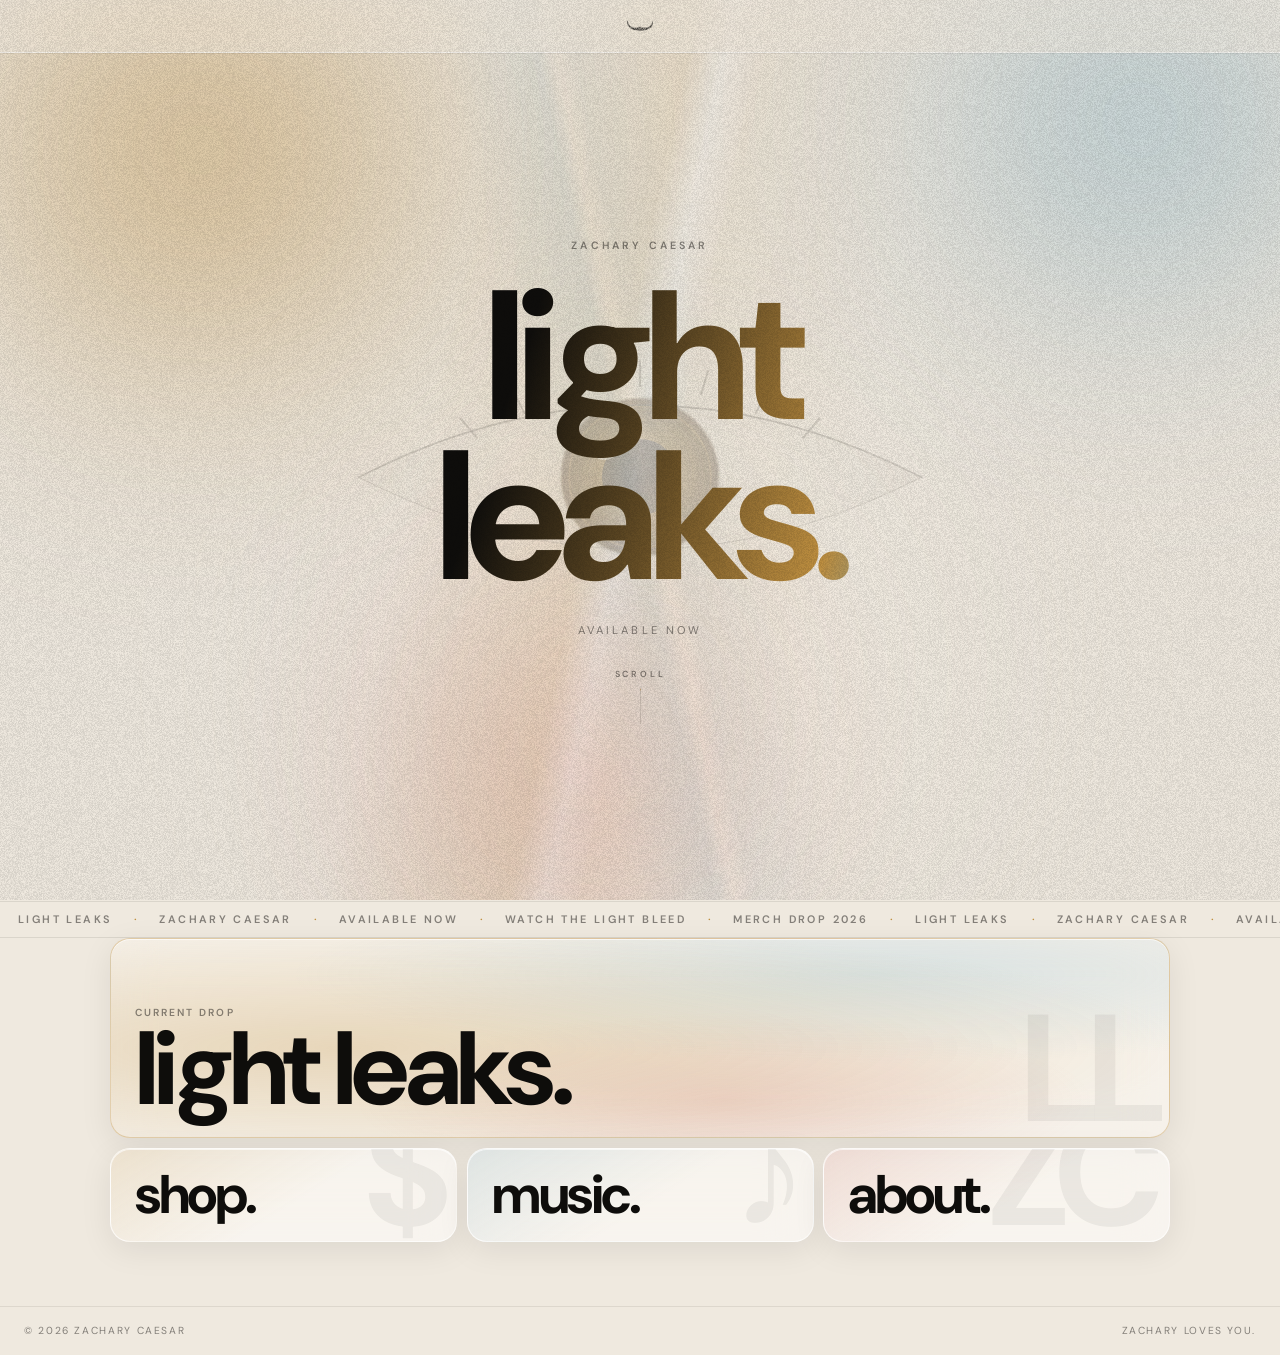
==== commit 8e924315: "scroll update / period fix/ homepage header bar removal / scroll text change" ====
--- a/index.html
+++ b/index.html
@@ -24,23 +24,13 @@
     <div class="ray ray-2"></div>
   </div>
 
-  <!-- ── Nav ── -->
-  <header class="topbar">
+  <!-- ── Nav: logo only on homepage ── -->
+  <header class="topbar topbar--home">
     <a class="brand" href="index.html" aria-label="Zachary Caesar home">
       <img src="assets/img/logo-black.png" alt="Zachary Caesar"
            onerror="this.style.display='none';this.nextElementSibling.style.display='block'" />
       <span class="brand-fallback" style="display:none">ZC</span>
     </a>
-
-    <nav class="topnav" aria-label="Main navigation">
-      <a href="index.html" aria-current="page">home</a>
-      <a href="light-leaks.html">light leaks</a>
-      <a href="merch.html">shop</a>
-      <a href="music.html">music</a>
-      <a href="about.html">about</a>
-    </nav>
-
-    <div class="topbar-right"><!-- spacer for grid balance --></div>
   </header>
 
   <!-- ── Hero ── -->
@@ -144,12 +134,12 @@
       <span>LIGHT LEAKS</span><span class="dot">·</span>
       <span>ZACHARY CAESAR</span><span class="dot">·</span>
       <span>AVAILABLE NOW</span><span class="dot">·</span>
-      <span>EYES. GOD RAYS. ABERRATION.</span><span class="dot">·</span>
+      <span>WATCH THE LIGHT BLEED</span><span class="dot">·</span>
       <span>MERCH DROP 2026</span><span class="dot">·</span>
       <span>LIGHT LEAKS</span><span class="dot">·</span>
       <span>ZACHARY CAESAR</span><span class="dot">·</span>
       <span>AVAILABLE NOW</span><span class="dot">·</span>
-      <span>EYES. GOD RAYS. ABERRATION.</span><span class="dot">·</span>
+      <span>WATCH THE LIGHT BLEED</span><span class="dot">·</span>
       <span>MERCH DROP 2026</span><span class="dot">·</span>
     </div>
   </div>
--- a/assets/css/main.css
+++ b/assets/css/main.css
@@ -333,20 +333,22 @@
 
 .hero-title {
   font-family: var(--font);
-  font-size: clamp(4.5rem, 17vw, 11.5rem);
+  font-size: clamp(4rem, 14.5vw, 11.5rem); /* reduced vw gives period room on mobile */
   font-weight: 700;
   line-height: 0.87;
   letter-spacing: -0.055em;
   user-select: none;
   cursor: default;
+  padding: 0 10px; /* prevents period clipping at viewport edge */
   background: linear-gradient(
     108deg,
-    var(--fg) 22%,
-    var(--accent) 44%,
+    var(--fg) 10%,
+    var(--accent) 40%,
     var(--accent-cool) 52%,
-    var(--fg) 68%
+    var(--fg) 72%,
+    var(--fg) 100%
   );
-  background-size: 240% auto;
+  background-size: 260% auto;
   -webkit-background-clip: text;
   background-clip: text;
   -webkit-text-fill-color: transparent;
@@ -540,7 +542,7 @@
   z-index: 1;
 }
 
-.ll-hero .hero-title { font-size: clamp(5rem, 20vw, 13rem); }
+.ll-hero .hero-title { font-size: clamp(4.5rem, 17vw, 13rem); }
 
 .ll-cta {
   display: flex;
@@ -1034,6 +1036,20 @@
   color: var(--muted);
 }
 
+/* ── Homepage: logo-only topbar ─────────────────── */
+
+.topbar--home {
+  display: flex;
+  justify-content: center;
+  align-items: center;
+  grid-template-columns: unset; /* override grid */
+}
+
+.topbar--home .topnav,
+.topbar--home .topbar-right {
+  display: none;
+}
+
 /* ── Active nav link ─────────────────────────────── */
 
 .topnav a[aria-current="page"] {
@@ -1055,10 +1071,8 @@
 /* ── Scroll hint ─────────────────────────────────── */
 
 .scroll-hint {
-  position: absolute;
-  bottom: 28px;
-  left: 50%;
-  transform: translateX(-50%);
+  /* Normal flow inside hero flex — centered by hero's align-items:center */
+  margin-top: 28px;
   z-index: 2;
   display: flex;
   flex-direction: column;
@@ -1138,7 +1152,7 @@
 
 @media (max-width: 768px) {
 
-  /* Halve blur radii (2–3× faster compositing) */
+  /* Reduce blur radii for faster compositing — visually same */
   .topbar {
     backdrop-filter: blur(14px) saturate(1.4);
     -webkit-backdrop-filter: blur(14px) saturate(1.4);
@@ -1159,24 +1173,21 @@
     -webkit-backdrop-filter: blur(10px);
   }
 
-  /* Light rays off — large composited layer, big perf hit */
-  .bg-ray { display: none; }
-
-  /* Fewer orbs, smaller, less blur */
-  .orb-pale  { display: none; }
-  .orb       { filter: blur(55px); }
-  .orb-gold  { width: 380px; height: 380px; animation-duration: 28s; }
-  .orb-blue  { width: 320px; height: 320px; animation-duration: 36s; }
-  .orb-red   { width: 240px; height: 240px; animation-duration: 24s; }
-
-  /* Eye animation runs on composited layer — keep, just simplify */
-  .zc-eye-svg { animation: none; opacity: 0.20; }
-
-  /* Tile hover transform — disable 3D tilt on mobile */
+  /* Orbs: slightly smaller blur on mobile, keep all 4 */
+  .orb       { filter: blur(60px); will-change: transform; }
+  .orb-gold  { width: 420px; height: 420px; animation-duration: 26s; }
+  .orb-blue  { width: 360px; height: 360px; animation-duration: 32s; }
+  .orb-red   { width: 280px; height: 280px; animation-duration: 22s; }
+
+  /* Light rays: keep visible but slow them down */
+  .ray       { animation-duration: 14s; }
+  .ray-2     { animation-duration: 20s; }
+
+  /* Eye breathe: keep it subtle */
+  .zc-eye-svg { animation: eye-breathe 6s ease-in-out infinite; }
+
+  /* Tile hover 3D tilt — disabled (can't tilt with touch) */
   [data-tilt] { transform: none !important; }
-
-  /* Promote orbs to GPU layers */
-  .orb { will-change: transform; }
 }
 
 /* Respect OS-level reduce-motion preference */
--- a/assets/css/animations.css
+++ b/assets/css/animations.css
@@ -6,27 +6,44 @@
 
 [data-reveal] {
   opacity: 0;
-  transform: translateY(14px);
-  transition: opacity 640ms cubic-bezier(0.25,1,0.4,1),
-              transform 640ms cubic-bezier(0.25,1,0.4,1);
-}
-
-[data-delay="1"] { transition-delay: 80ms;  }
-[data-delay="2"] { transition-delay: 160ms; }
-[data-delay="3"] { transition-delay: 240ms; }
-[data-delay="4"] { transition-delay: 320ms; }
+  transform: translateY(22px);
+  transition: opacity 900ms cubic-bezier(0.25,1,0.4,1),
+              transform 900ms cubic-bezier(0.25,1,0.4,1);
+}
+
+/* Stagger delays — wider gaps so each element is clearly noticed */
+[data-delay="1"] { transition-delay: 200ms; }
+[data-delay="2"] { transition-delay: 400ms; }
+[data-delay="3"] { transition-delay: 600ms; }
+[data-delay="4"] { transition-delay: 800ms; }
 
 [data-reveal].visible {
   opacity: 1;
   transform: none;
 }
 
-/* ── Eye breathe ────────────────────────────────── */
+/* ── Word-by-word reveal ─────────────────────────── */
+
+.word {
+  display: inline-block;
+  opacity: 0;
+  transform: translateX(-20px);
+  transition: opacity 500ms cubic-bezier(0.25,1,0.4,1),
+              transform 500ms cubic-bezier(0.25,1,0.4,1);
+  transition-delay: calc(var(--wi, 0) * 55ms + 120ms);
+}
+
+.word.visible {
+  opacity: 1;
+  transform: none;
+}
+
+/* ── Eye breathe ─────────────────────────────────── */
 
 @keyframes eye-breathe {
-  0%, 100% { transform: scale(1); opacity: 0.22; }
-  40%       { transform: scale(1.025); opacity: 0.26; }
-  70%       { transform: scale(0.985); opacity: 0.19; }
+  0%, 100% { transform: scale(1);     opacity: 0.22; }
+  40%       { transform: scale(1.03); opacity: 0.27; }
+  70%       { transform: scale(0.98); opacity: 0.18; }
 }
 
 /* ── Marquee ─────────────────────────────────────── */
@@ -39,26 +56,26 @@
 /* ── Background ambient orbs ─────────────────────── */
 
 @keyframes drift-gold {
-  0%   { transform: translate(0,   0)   scale(1);    }
-  25%  { transform: translate(120px, 90px) scale(1.12); }
+  0%   { transform: translate(0,     0)     scale(1);    }
+  25%  { transform: translate(120px, 90px)  scale(1.12); }
   55%  { transform: translate(-70px, 150px) scale(0.95); }
-  80%  { transform: translate(50px,  -40px) scale(1.05); }
-  100% { transform: translate(0,   0)   scale(1);    }
+  80%  { transform: translate(50px, -40px)  scale(1.05); }
+  100% { transform: translate(0,     0)     scale(1);    }
 }
 
 @keyframes drift-blue {
-  0%   { transform: translate(0,   0)   scale(1);    }
-  30%  { transform: translate(-90px, 80px) scale(1.08); }
-  60%  { transform: translate(70px, -110px) scale(1.15); }
-  85%  { transform: translate(-40px, 60px) scale(0.92); }
-  100% { transform: translate(0,   0)   scale(1);    }
+  0%   { transform: translate(0,     0)      scale(1);    }
+  30%  { transform: translate(-90px, 80px)   scale(1.08); }
+  60%  { transform: translate(70px, -110px)  scale(1.15); }
+  85%  { transform: translate(-40px, 60px)   scale(0.92); }
+  100% { transform: translate(0,     0)      scale(1);    }
 }
 
 @keyframes drift-red {
-  0%   { transform: translate(0,   0)   scale(1);    }
+  0%   { transform: translate(0,   0)    scale(1);    }
   45%  { transform: translate(90px, -65px) scale(1.10); }
   75%  { transform: translate(-50px, 30px) scale(0.94); }
-  100% { transform: translate(0,   0)   scale(1);    }
+  100% { transform: translate(0,   0)    scale(1);    }
 }
 
 @keyframes drift-pale {
@@ -70,11 +87,11 @@
 /* ── Light ray sweep ─────────────────────────────── */
 
 @keyframes ray-sweep {
-  0%   { transform: translateX(-8%) skewX(-6deg); opacity: 0;    }
+  0%   { transform: translateX(-8%) skewX(-6deg); opacity: 0;   }
   15%  { opacity: 0.8; }
-  50%  { transform: translateX(8%)  skewX(-6deg); opacity: 1;    }
+  50%  { transform: translateX(8%)  skewX(-6deg); opacity: 1;   }
   85%  { opacity: 0.8; }
-  100% { transform: translateX(-8%) skewX(-6deg); opacity: 0;    }
+  100% { transform: translateX(-8%) skewX(-6deg); opacity: 0;   }
 }
 
 /* ── Shimmer (hero title) ────────────────────────── */
@@ -86,18 +103,6 @@
 
 .hero-title {
   animation: shimmer 7s linear infinite;
-}
-
-/* ── Floating / pulse (generic utilities) ────────── */
-
-@keyframes floaty {
-  0%, 100% { transform: translateY(0);    }
-  50%       { transform: translateY(-6px); }
-}
-
-@keyframes pulse-border {
-  0%, 100% { box-shadow: 0 0 0 0 rgba(192,144,64,0.3); }
-  50%       { box-shadow: 0 0 0 8px rgba(192,144,64,0); }
 }
 
 /* ── Scroll hint ─────────────────────────────────── */
@@ -109,11 +114,102 @@
   100% { top: 100%; opacity: 0; }
 }
 
+/* No translateX here — scroll-hint is centered by hero flexbox */
 @keyframes fade-in-hint {
-  from { opacity: 0; transform: translateX(-50%) translateY(6px); }
-  to   { opacity: 1; transform: translateX(-50%) translateY(0); }
-}
+  from { opacity: 0; transform: translateY(8px); }
+  to   { opacity: 1; transform: translateY(0);   }
+}
+
+/* Subtle nudge pulse — fires 3× after 3s of no scroll */
+@keyframes hint-nudge {
+  0%, 100% { transform: scale(1)    translateY(0);  opacity: 1;    }
+  35%       { transform: scale(1.1) translateY(5px); opacity: 0.75; }
+  70%       { transform: scale(1.05) translateY(3px); opacity: 0.88; }
+}
+
+.scroll-hint--nudge {
+  animation: hint-nudge 1.3s ease-in-out 3;
+}
+
+/* ── Tile pulse glow on hover ─────────────────────── */
+
+@keyframes tile-glow-pulse {
+  0%, 100% { box-shadow: 0 8px 32px rgba(0,0,0,0.08), inset 0 1px 0 rgba(255,255,255,0.65); }
+  50%       { box-shadow: 0 12px 44px rgba(192,144,64,0.22), inset 0 1px 0 rgba(255,255,255,0.75); }
+}
+
+/* ── Floating / pulse (generic utilities) ────────── */
+
+@keyframes floaty {
+  0%, 100% { transform: translateY(0);    }
+  50%       { transform: translateY(-6px); }
+}
+
+@keyframes pulse-border {
+  0%, 100% { box-shadow: 0 0 0 0   rgba(192,144,64,0.3); }
+  50%       { box-shadow: 0 0 0 8px rgba(192,144,64,0);   }
+}
+
+/* ── Nav link slide-up on load ───────────────────── */
+
+@keyframes nav-drop-in {
+  from { opacity: 0; transform: translateY(-6px); }
+  to   { opacity: 1; transform: translateY(0);    }
+}
+
+.topnav a, .cart-btn {
+  animation: nav-drop-in 500ms ease both;
+}
+
+.topnav a:nth-child(1) { animation-delay:  80ms; }
+.topnav a:nth-child(2) { animation-delay: 160ms; }
+.topnav a:nth-child(3) { animation-delay: 240ms; }
+.topnav a:nth-child(4) { animation-delay: 320ms; }
+.topnav a:nth-child(5) { animation-delay: 400ms; }
+.cart-btn              { animation-delay: 480ms; }
+
+/* ── Card stagger (nth-child-based) ─────────────── */
+
+.album-card:nth-child(1)  { transition-delay:  50ms; }
+.album-card:nth-child(2)  { transition-delay: 100ms; }
+.album-card:nth-child(3)  { transition-delay: 150ms; }
+.album-card:nth-child(4)  { transition-delay: 200ms; }
+.album-card:nth-child(5)  { transition-delay: 250ms; }
+.album-card:nth-child(6)  { transition-delay: 300ms; }
+.album-card:nth-child(7)  { transition-delay: 350ms; }
+.album-card:nth-child(8)  { transition-delay: 400ms; }
+.album-card:nth-child(9)  { transition-delay: 450ms; }
+.album-card:nth-child(10) { transition-delay: 500ms; }
+.album-card:nth-child(11) { transition-delay: 550ms; }
+
+.product-card:nth-child(1)  { transition-delay:  40ms; }
+.product-card:nth-child(2)  { transition-delay:  80ms; }
+.product-card:nth-child(3)  { transition-delay: 120ms; }
+.product-card:nth-child(4)  { transition-delay: 160ms; }
+.product-card:nth-child(5)  { transition-delay: 200ms; }
+.product-card:nth-child(6)  { transition-delay: 240ms; }
+.product-card:nth-child(7)  { transition-delay: 280ms; }
+.product-card:nth-child(8)  { transition-delay: 320ms; }
+.product-card:nth-child(9)  { transition-delay: 360ms; }
+.product-card:nth-child(10) { transition-delay: 400ms; }
+.product-card:nth-child(11) { transition-delay: 440ms; }
+.product-card:nth-child(12) { transition-delay: 480ms; }
+.product-card:nth-child(13) { transition-delay: 520ms; }
+.product-card:nth-child(14) { transition-delay: 560ms; }
+.product-card:nth-child(15) { transition-delay: 600ms; }
+.product-card:nth-child(16) { transition-delay: 640ms; }
 
 /* ── Tilt interaction reset ──────────────────────── */
 
 [data-tilt] { transform-style: preserve-3d; }
+
+/* ── Respect OS reduce-motion preference ─────────── */
+
+@media (prefers-reduced-motion: reduce) {
+  *, *::before, *::after {
+    animation-duration:     0.001ms !important;
+    animation-iteration-count: 1   !important;
+    transition-duration:    0.001ms !important;
+  }
+  .orb, .ray { opacity: 0.2; animation: none; }
+}
